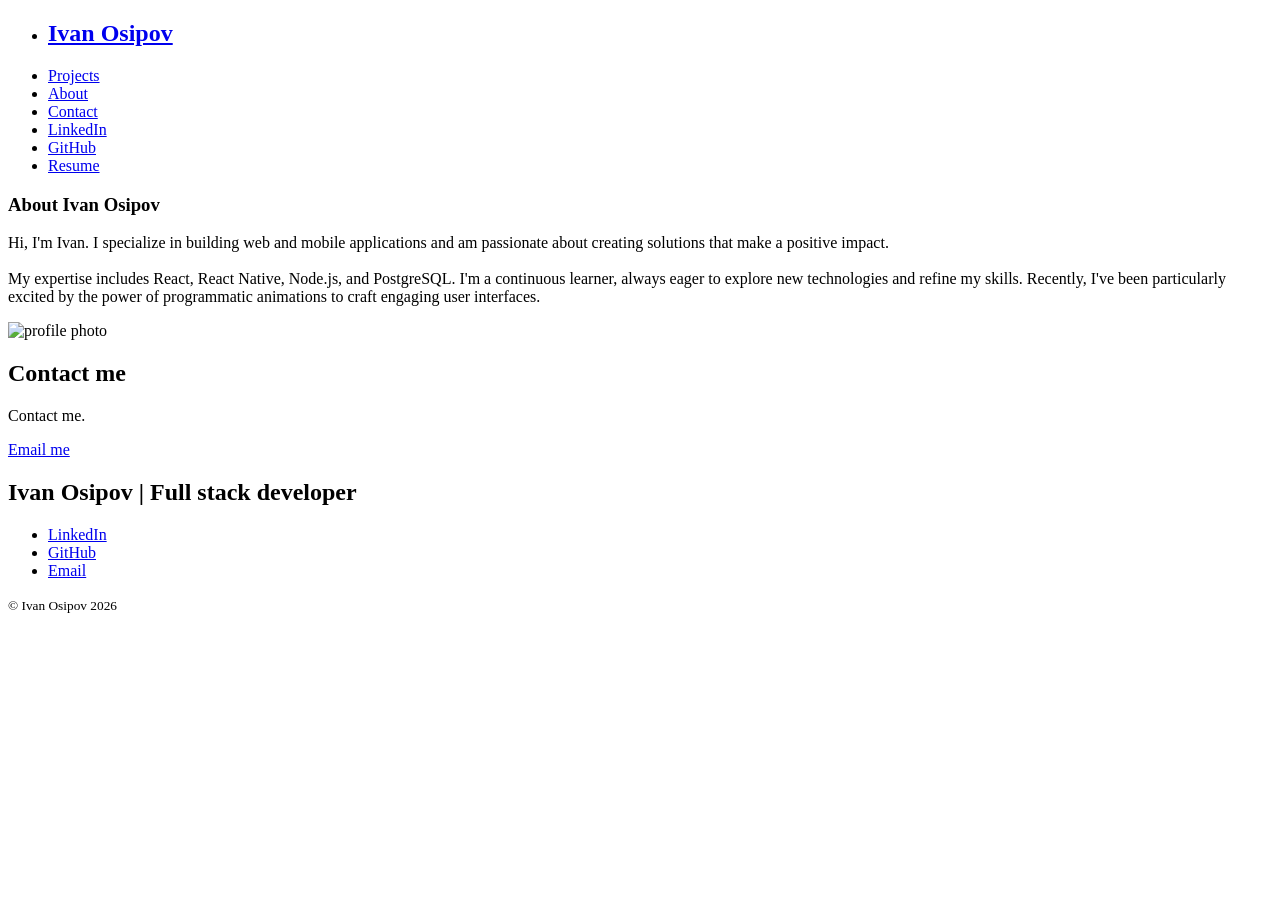
==== about.html @ c0a9a651 "feat: update cv" ====
<!DOCTYPE html>
<html lang="en">

<head>
    <meta charset="UTF-8">
    <meta http-equiv="X-UA-Compatible" content="IE=edge">
    <meta name="viewport" content="width=device-width, initial-scale=1.0">
    <title>About Ivan</title>
    <link rel="preconnect" href="https://fonts.googleapis.com">
    <link rel="preconnect" href="https://fonts.gstatic.com" crossorigin>
    <link href="https://fonts.googleapis.com/css2?family=Roboto&family=Roboto+Mono&display=swap" rel="stylesheet">
    <link rel="stylesheet" href="styles.css">
    <script src="https://kit.fontawesome.com/d5335a0ae8.js" crossorigin="anonymous"></script>
</head>

<body>
    <nav>
        <ul>
            <li>
                <h1><a href="index.html">
                        <span aria-hidden="true" class="fa-solid fa-bolt"></span>
                        <span>Ivan Osipov</span>
                    </a>
                </h1>
            </li>
            <li><a href="index.html">Projects</a></li>
            <li><a href="about.html">About</a></li>
            <li><a href="index.html">Contact</a></li>
            <li><a href="https://www.linkedin.com/in/ivan-osipov-5a020343/" target="_blank">
                    <span aria-hidden="true" class="fa-brands fa-linkedin"></span>
                    <span class="sr-only">LinkedIn</span>
                </a>
            </li>
            <li><a href="https://github.com/io89" target="_blank">
                    <span aria-hidden="true" class="fa-brands fa-square-github"></span>
                    <span class="sr-only">GitHub</span>
                </a></li>
            <li><a class="button"
                    href="https://drive.google.com/file/d/1k0X1qYwpUa3XDbdkZDw2pWdw7OYl8MNE/view?usp=sharing">Resume</a>
            </li>
        </ul>
    </nav>

    <div class="gradient" />

    <section id="about">
        <article>
            <div class="text">
            <h3>About Ivan Osipov</h3>
            <p class="blackbox">Hi, I'm Ivan. I specialize in building web and mobile applications and am passionate about creating solutions that make a positive impact.
                <br />
                <br />
                My expertise includes React, React Native, Node.js, and PostgreSQL. I'm a continuous learner, always eager to explore new technologies and refine my skills.
                Recently, I've been particularly excited by the power of programmatic animations to craft engaging user interfaces.
            </p>
            </div>
            <img src="assets/img/profile-image.jpg" alt="profile photo" />
        </article>

    </section>

    <div class="gradient"></div>
    <div class="section-drkgreen">
        <section id="contact">
            <h2>Contact me</h2>
                <p>Contact me.</p>
                <p><a class="button" href="mailto:ivan.osx@proton.me">Email me</a></p>
        </section>
    </div>

    <div class="gradient" />

    <section id="footer">
        <h2>Ivan Osipov | Full stack developer</h2>
        <ul>
            <li><a href="https://www.linkedin.com/in/ivan-osipov-5a020343/" target="_blank">
                    <span aria-hidden="true" class="fa-brands fa-linkedin"></span>
                    <span class="sr-only">LinkedIn</span>
                </a>
            </li>
            <li><a href="https://www.github.com/io89" target="_blank">
                    <span aria-hidden="true" class="fa-brands fa-square-github"></span>
                    <span class="sr-only">GitHub</span>
                </a></li>
            <li>
                <a href="mailto:ivan.osx@proton.me">
                    <span aria-hidden="true" class="fa-solid fa-envelope"></span>
                    <span class="sr-only">Email</span>
                </a>
            </li>
        </ul>
        <p><small>&copy Ivan Osipov <span id="current-date" /></small></p>
    </section>
    <script>
        const currentDate = new Date();
        const year = currentDate.getFullYear();
        document.getElementById("current-date").innerHTML = year;
    </script>
</body>

</html>
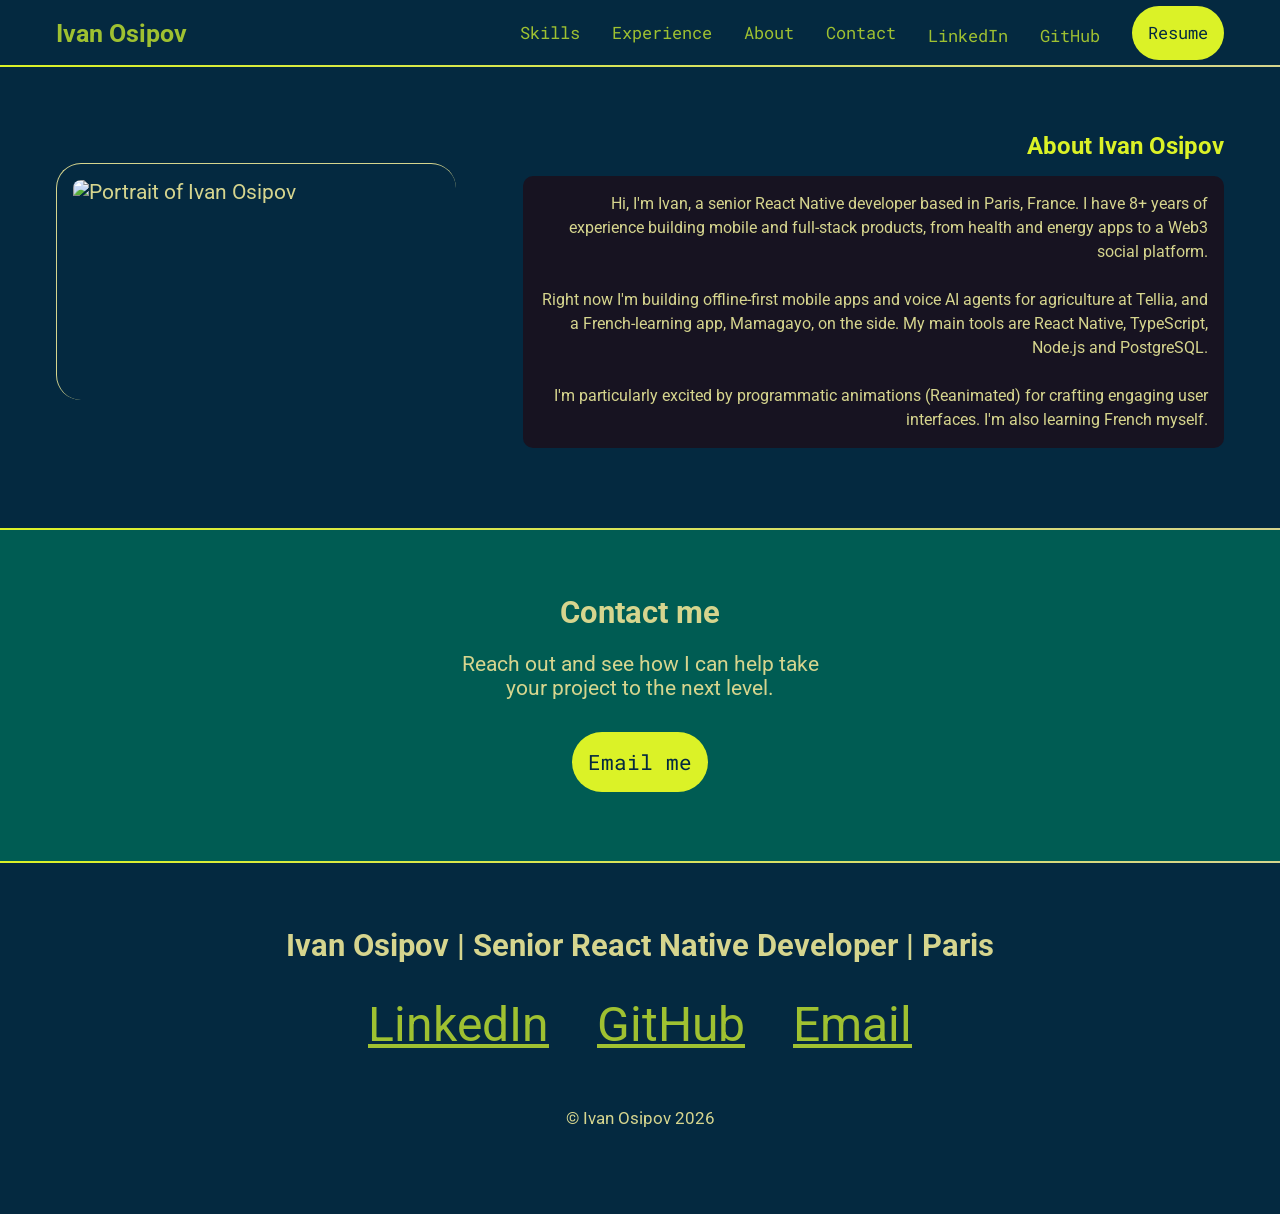
==== commit 82e416fa: "feat: reposition site as senior React Native developer in Paris - Align content with updated CV: tit" ====
--- a/about.html
+++ b/about.html
@@ -5,7 +5,14 @@
     <meta charset="UTF-8">
     <meta http-equiv="X-UA-Compatible" content="IE=edge">
     <meta name="viewport" content="width=device-width, initial-scale=1.0">
-    <title>About Ivan</title>
+    <title>About Ivan Osipov — Senior React Native Developer, Paris</title>
+    <meta name="description" content="About Ivan Osipov, a senior React Native developer based in Paris with 8+ years of experience building mobile and full-stack products.">
+    <link rel="canonical" href="https://io89.github.io/portfolio/about.html">
+    <meta property="og:type" content="profile">
+    <meta property="og:title" content="About Ivan Osipov — Senior React Native Developer, Paris">
+    <meta property="og:description" content="Senior React Native developer with 8+ years of experience: React Native, TypeScript, Node.js, offline-first apps and voice AI agents.">
+    <meta property="og:url" content="https://io89.github.io/portfolio/about.html">
+    <meta name="author" content="Ivan Osipov">
     <link rel="preconnect" href="https://fonts.googleapis.com">
     <link rel="preconnect" href="https://fonts.gstatic.com" crossorigin>
     <link href="https://fonts.googleapis.com/css2?family=Roboto&family=Roboto+Mono&display=swap" rel="stylesheet">
@@ -23,9 +30,10 @@
                     </a>
                 </h1>
             </li>
-            <li><a href="index.html">Projects</a></li>
+            <li><a href="index.html#skills">Skills</a></li>
+            <li><a href="index.html#experience">Experience</a></li>
             <li><a href="about.html">About</a></li>
-            <li><a href="index.html">Contact</a></li>
+            <li><a href="#contact">Contact</a></li>
             <li><a href="https://www.linkedin.com/in/ivan-osipov-5a020343/" target="_blank">
                     <span aria-hidden="true" class="fa-brands fa-linkedin"></span>
                     <span class="sr-only">LinkedIn</span>
@@ -41,20 +49,22 @@
         </ul>
     </nav>
 
-    <div class="gradient" />
+    <div class="gradient"></div>
 
     <section id="about">
         <article>
             <div class="text">
             <h3>About Ivan Osipov</h3>
-            <p class="blackbox">Hi, I'm Ivan. I specialize in building web and mobile applications and am passionate about creating solutions that make a positive impact.
+            <p class="blackbox">Hi, I'm Ivan, a senior React Native developer based in Paris, France. I have 8+ years of experience building mobile and full-stack products, from health and energy apps to a Web3 social platform.
                 <br />
                 <br />
-                My expertise includes React, React Native, Node.js, and PostgreSQL. I'm a continuous learner, always eager to explore new technologies and refine my skills.
-                Recently, I've been particularly excited by the power of programmatic animations to craft engaging user interfaces.
+                Right now I'm building offline-first mobile apps and voice AI agents for agriculture at Tellia, and a French-learning app, Mamagayo, on the side. My main tools are React Native, TypeScript, Node.js and PostgreSQL.
+                <br />
+                <br />
+                I'm particularly excited by programmatic animations (Reanimated) for crafting engaging user interfaces. I'm also learning French myself.
             </p>
             </div>
-            <img src="assets/img/profile-image.jpg" alt="profile photo" />
+            <img src="assets/img/profile-image.jpg" alt="Portrait of Ivan Osipov" />
         </article>
 
     </section>
@@ -63,15 +73,15 @@
     <div class="section-drkgreen">
         <section id="contact">
             <h2>Contact me</h2>
-                <p>Contact me.</p>
+                <p>Reach out and see how I can help take your project to the next level.</p>
                 <p><a class="button" href="mailto:ivan.osx@proton.me">Email me</a></p>
         </section>
     </div>
 
-    <div class="gradient" />
+    <div class="gradient"></div>
 
     <section id="footer">
-        <h2>Ivan Osipov | Full stack developer</h2>
+        <h2>Ivan Osipov | Senior React Native Developer | Paris</h2>
         <ul>
             <li><a href="https://www.linkedin.com/in/ivan-osipov-5a020343/" target="_blank">
                     <span aria-hidden="true" class="fa-brands fa-linkedin"></span>
@@ -89,7 +99,7 @@
                 </a>
             </li>
         </ul>
-        <p><small>&copy Ivan Osipov <span id="current-date" /></small></p>
+        <p><small>&copy; Ivan Osipov <span id="current-date"></span></small></p>
     </section>
     <script>
         const currentDate = new Date();
--- a/styles.css
+++ b/styles.css
@@ -0,0 +1,293 @@
+:root {
+    --black: #171321;
+    --dkblue: #042940;
+    --dkgreen: #005C53;
+    --green: #9FC131;
+    --ltgreen: #DBF227;
+    --sand: #D6D58E;
+    --font-size: 1.3rem;
+    --mono: "Roboto mono", monospace;
+    --sans: Roboto, sans-serif;
+}
+/* border box model: https://css-tricks.com/box-sizing/ */
+html {
+    box-sizing: border-box;
+}
+*,
+*::before,
+*::after {
+    box-sizing: inherit;
+}
+body {
+    margin: 0;
+    padding: 0;
+    font-family: var(--sans);
+    background-color: var(--dkblue);
+    color: var(--sand);
+    font-size: var(--font-size);
+}
+h1,h2,h3 {
+    margin: 0;
+}
+a{
+    color: var(--green);
+}
+a:hover {
+    color: var(--ltgreen);
+    text-decoration: none;
+}
+/* background div colors */
+.section-drkgreen{
+    background-color: var(--dkgreen);
+}
+.gradient{
+    background: linear-gradient(90deg, rgba(219,242,39,1) 0%, rgba(214,213,142,1) 100%);
+    height: 2px;
+}
+.blackbox{
+    background-color: var(--black);
+    padding: 1rem;
+    border-radius: 10px;
+    font-size: 1rem;
+    line-height: 1.5;
+}
+
+/* Nav bar */
+nav{
+    font-family: var(--mono);
+    font-size: 80%;
+    padding: 1rem;
+}
+nav h1 a{
+    font-family: var(--sans);
+}
+nav ul{
+    margin: 0;
+    padding: 0;
+    list-style-type: none;
+    display: flex;
+    flex-flow: row wrap;
+    justify-content: center;
+    align-items: center;
+    gap: 2rem;
+}
+nav li:first-child{
+    flex-basis: 100%;
+    text-align: center;
+}
+nav a{
+    color: var(--green);
+    text-decoration: none;
+}
+nav [class*="fa-"] {
+    font-size: 150%;
+    color: var(--sand);
+}
+nav h1 [class*="fa-"]{
+    font-size: 100%;
+    color: var(--sand);
+}
+nav a:hover{
+    color: var(--ltgreen);
+}
+nav [class*="fa-"]:hover {
+    color: var(--ltgreen);
+  }
+
+/* Intro section */
+#intro{
+    padding: 4rem 1rem 10rem 1rem;
+    max-width: 1200px;
+    margin: 0 auto;
+}
+#intro p {
+    font-size: 1rem;
+    line-height: 1.5;
+}
+#intro .name{
+    font-family: var(--mono);
+}
+#intro .name span {
+    font-family: var(--sans);
+    font-size: 4rem;
+    color: var(--green);
+    display: block;
+}
+#intro h2{
+    font-size: clamp(2.5rem, 8vw, 4rem);
+    font-weight: normal ;
+}
+/* Contact section  */
+#contact {
+    width: 100%;
+    max-width: 400px;
+    text-align: center;
+    margin: 0 auto;
+    padding: 4rem 1rem;
+}
+
+#contact p:last-child {
+    margin-top: 3rem;
+}
+
+
+.button {
+    background-color: var(--ltgreen);
+    color: var(--dkblue);
+    padding: 1rem;
+    border-radius: 30px;
+    font-family: var(--mono);
+    text-decoration: none;
+}
+.button:hover {
+    background-color: var(--sand);
+    color: var(--dkblue);
+}
+
+/* Skills, experience and project sections */
+#skills,
+#experience,
+#projects {
+    padding: 4rem 1rem;
+    max-width: 1200px;
+    margin: 0 auto;
+}
+#skills h2,
+#experience h2,
+#projects h2 {
+    font-size: 2.5rem;
+    margin-bottom: calc(2.5rem * 1.5);
+}
+#experience h3,
+#projects h3{
+    color: var(--ltgreen);
+    margin-top: calc(2.5rem * 1.5);
+}
+#experience article > h3:first-child,
+#projects article > h3:first-child {
+    margin-top: 0;
+}
+#skills h4,
+#experience h4,
+#projects h4{
+    font-size: 1rem;
+    font-family: var(--mono);
+    margin: 1rem 0 0.5rem 0;
+}
+#skills h2 + h4 {
+    margin-top: 0;
+}
+/* technology chips */
+ul.tech{
+    list-style-type: none;
+    padding:0;
+    margin:0;
+    display: flex;
+    flex-flow: row wrap;
+    justify-content: flex-start;
+    gap: 1rem;
+    font-size: 1rem;
+}
+/* role title and dates under the company name */
+.role-meta {
+    font-family: var(--mono);
+    font-size: 0.9rem;
+    margin: 0.25rem 0 1rem 0;
+}
+/* bullet lists inside the black boxes */
+ul.bullets {
+    margin: 0;
+    padding-left: 1.25rem;
+}
+ul.bullets li + li {
+    margin-top: 0.5rem;
+}
+
+
+/* Footer section */
+#footer {
+    text-align: center;
+    padding: 4rem 0;
+}
+#footer ul{
+    margin: 0;
+    padding: 2rem 0;
+    list-style-type: none;
+    display: flex;
+    flex-flow: row wrap;
+    justify-content: center;
+    align-items: center;
+    gap: 3rem;
+    font-size: 3rem;
+}
+
+/* About section */
+
+#about {
+    padding: 4rem 1rem;
+}
+
+#about h2 {
+    font-size: 2.5rem;
+    margin-bottom: calc(2.5rem * 1.5);
+}
+
+#about h3 {
+    color: var(--ltgreen);
+}
+
+#about img {
+    margin: 2rem 0 4rem 0;
+    padding: 1rem;
+    border-left: 1px solid var(--sand);
+    border-top: 1px solid var(--sand);
+    border-radius: 25px;
+    max-width: min(100%, 400px);
+    max-height: 400px;
+    object-fit: cover;
+}
+
+@media (min-width: 800px) {
+    #about article {
+        display: grid;
+        grid-template-columns: repeat(10, 1fr);
+    }
+    #about {
+        max-width: 1200px;
+        margin: 0 auto;
+    }
+    #about img {
+        grid-column: 1/6;
+        grid-row: 1/2;
+    }
+    .text {
+        grid-column: 5/11;
+        grid-row: 1/2;
+        order: 2;
+        text-align: right;
+    }
+    #about ul {
+        justify-content: flex-end;
+    }
+    #about .reverse .text {
+        grid-column: 1/7;
+        order: 2;
+        text-align: left;
+    }
+    #about .reverse img {
+        grid-column: 6/11;
+        grid-row: 1/2;
+    }
+}
+
+@media (min-width: 850px) {
+    nav {
+        max-width: 1200px;
+        margin: 0 auto;
+    }
+    nav li:first-child {
+        flex-basis: auto;
+        text-align: left;
+        margin-right: auto;
+    }
+}
